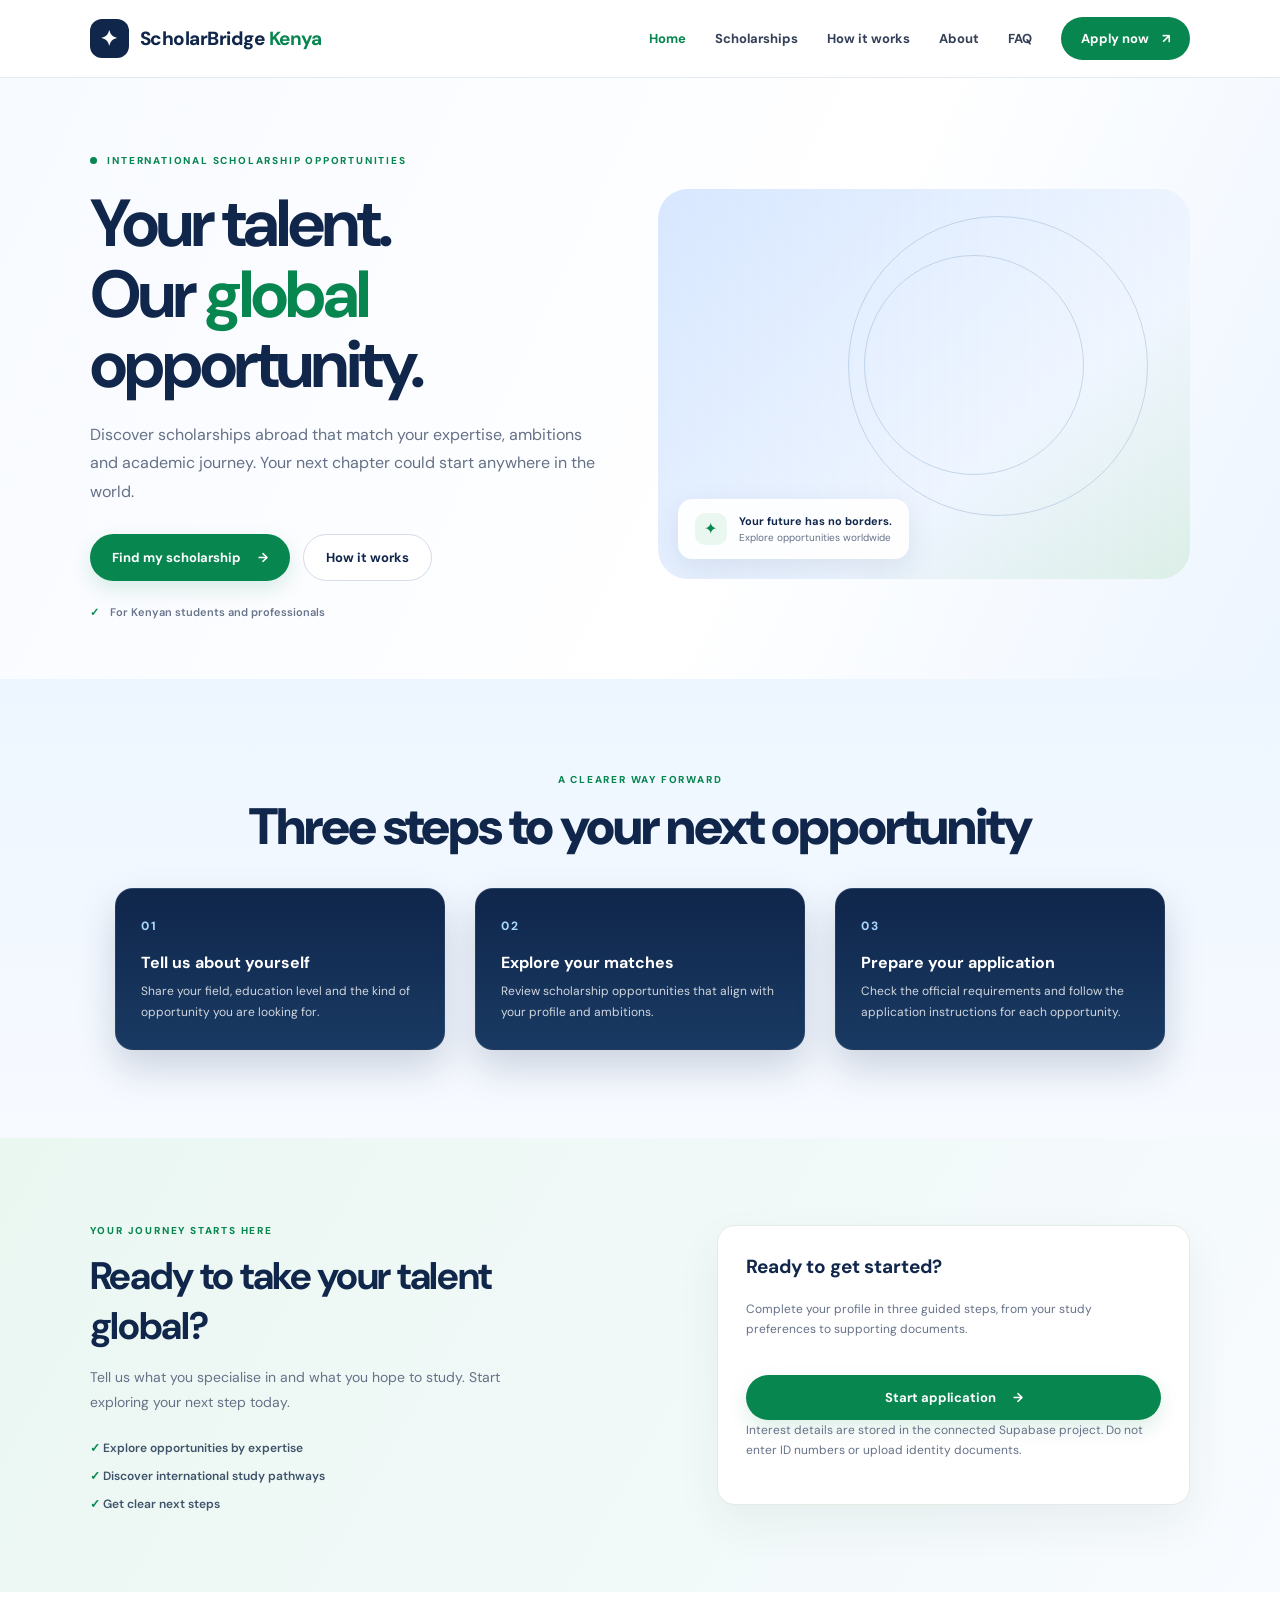
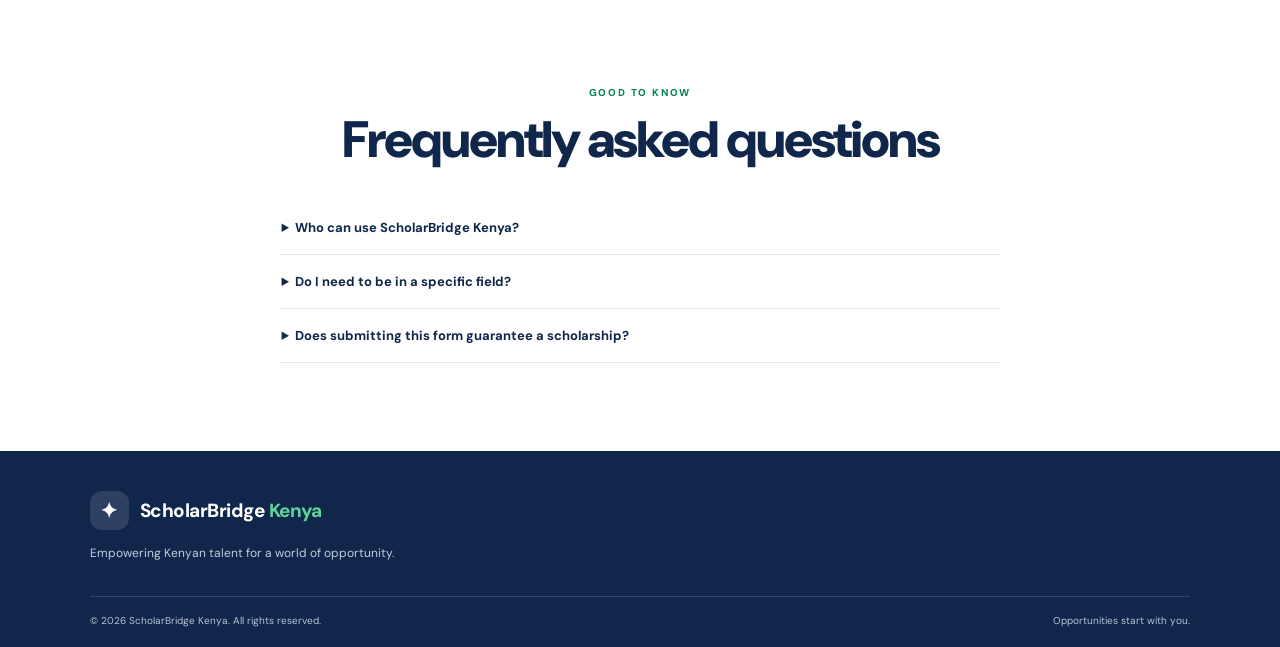
==== Frontend/index.html @ 4692d723 "schorlaship" ====
<!DOCTYPE html>
<html lang="en">
<head>
  <meta charset="UTF-8" />
  <meta name="viewport" content="width=device-width, initial-scale=1.0" />
  <meta name="description" content="Discover international scholarships matched to your skills and expertise. Built for Kenyan talent." />
  <title>ScholarBridge Kenya | Your Talent. Your Global Opportunity.</title>

  <link rel="preconnect" href="https://fonts.googleapis.com">
  <link rel="preconnect" href="https://fonts.gstatic.com" crossorigin>
  <link href="https://fonts.googleapis.com/css2?family=DM+Sans:wght@400;500;600;700;800&display=swap" rel="stylesheet">

  <link rel="stylesheet" href="style.css" />
  <script src="script.js" defer></script>
</head>

<body>

  <header class="site-header">
    <a class="brand" href="index.html" aria-label="ScholarBridge Kenya home">
      <span class="brand-mark">✦</span>
      <span>ScholarBridge <b>Kenya</b></span>
    </a>

    <button class="menu-toggle" aria-label="Open navigation" aria-expanded="false">☰</button>

    <nav class="nav-links" aria-label="Main navigation">
      <a class="active" href="index.html" aria-current="page">Home</a>
      <a href="scholarships.html">Scholarships</a>
      <a href="how-it-works.html">How it works</a>
      <a href="about.html">About</a>
      <a href="faq.html">FAQ</a>
      <a class="nav-apply" href="apply.html">Apply now <span>↗</span></a>
    </nav>
  </header>

  <main>

    <!-- HERO SECTION -->
    <section class="hero" id="home">

      <div class="hero-copy">
        <span class="eyebrow">
          <span class="eyebrow-dot"></span>
          INTERNATIONAL SCHOLARSHIP OPPORTUNITIES
        </span>

        <h1>Your talent.<br>Our <em>global</em> opportunity.</h1>

        <p>
          Discover scholarships abroad that match your expertise,
          ambitions and academic journey. Your next chapter could
          start anywhere in the world.
        </p>

        <div class="hero-actions">
          <a class="button button-primary" href="apply.html">
            Find my scholarship <span>→</span>
          </a>

          <a class="button button-secondary" href="#how-it-works">
            How it works
          </a>
        </div>

        <div class="hero-note">
          <span class="note-icon">✓</span>
          For Kenyan students and professionals
        </div>
      </div>

      <div class="hero-art" role="img" aria-label="Graduate celebrating an international education opportunity">
        <div class="globe globe-one"></div>
        <div class="globe globe-two"></div>
        <div class="hero-photo"></div>

        <div class="photo-caption">
          <span class="caption-icon">✦</span>
          <span>
            <b>Your future has no borders.</b>
            <small>Explore opportunities worldwide</small>
          </span>
        </div>
      </div>

    </section>

    <!-- HOW IT WORKS -->
    <section class="how-section" id="how-it-works">

      <div class="section-heading">
        <span class="eyebrow">A CLEARER WAY FORWARD</span>
        <h2>Three steps to your next opportunity</h2>
      </div>

      <div class="steps">

        <article>
          <span class="step-number">01</span>
          <h3>Tell us about yourself</h3>
          <p>
            Share your field, education level and the kind
            of opportunity you are looking for.
          </p>
        </article>

        <article>
          <span class="step-number">02</span>
          <h3>Explore your matches</h3>
          <p>
            Review scholarship opportunities that align
            with your profile and ambitions.
          </p>
        </article>

        <article>
          <span class="step-number">03</span>
          <h3>Prepare your application</h3>
          <p>
            Check the official requirements and follow
            the application instructions for each opportunity.
          </p>
        </article>

      </div>

    </section>

    <!-- APPLY SECTION -->
    <section class="apply-section" id="apply">

      <div class="apply-copy">
        <span class="eyebrow">YOUR JOURNEY STARTS HERE</span>

        <h2>Ready to take your talent global?</h2>

        <p>
          Tell us what you specialise in and what you hope
          to study. Start exploring your next step today.
        </p>

        <div class="apply-points">
          <span>✓ Explore opportunities by expertise</span>
          <span>✓ Discover international study pathways</span>
          <span>✓ Get clear next steps</span>
        </div>
      </div>

      <div class="apply-form apply-prompt">
        <h3>Ready to get started?</h3>
        <p>Complete your profile in three guided steps, from your study preferences to supporting documents.</p>
        <a class="button button-primary form-submit" href="apply.html">Start application <span>→</span></a>
        <p class="form-note">Interest details are stored in the connected Supabase project. Do not enter ID numbers or upload identity documents.</p>
      </div>

    </section>

    <!-- FAQ SECTION -->
    <section class="faq-section section" id="faq">

      <div class="section-heading">
        <span class="eyebrow">GOOD TO KNOW</span>
        <h2>Frequently asked questions</h2>
      </div>

      <details>
        <summary>Who can use ScholarBridge Kenya?</summary>
        <p>
          The platform is designed for Kenyan students and
          professionals exploring international scholarship
          opportunities. Each scholarship has its own
          eligibility criteria.
        </p>
      </details>

      <details>
        <summary>Do I need to be in a specific field?</summary>
        <p>
          No. Opportunities can cover technology, engineering,
          health, business, sciences, arts and many other areas.
        </p>
      </details>

      <details>
        <summary>Does submitting this form guarantee a scholarship?</summary>
        <p>
          No. Submitting an interest form is not an award or an
          official scholarship application. Always check the
          scholarship provider's official requirements, deadlines
          and application process.
        </p>
      </details>

    </section>

  </main>

  <!-- FOOTER -->
  <footer class="footer" id="about">

    <a class="brand footer-brand" href="index.html">
      <span class="brand-mark">✦</span>
      <span>ScholarBridge <b>Kenya</b></span>
    </a>

    <p>Empowering Kenyan talent for a world of opportunity.</p>

    <div class="footer-bottom">
      <span>
        © <span id="year"></span> ScholarBridge Kenya. All rights reserved.
      </span>
      <span>Opportunities start with you.</span>
    </div>

  </footer>

</body>
</html>
---- Frontend/style.css ----
/* ScholarBridge Kenya — responsive landing page */

:root {
  --navy: #10264b;
  --green: #07864f;
  --mint: #eaf7f1;
  --ink: #18243a;
  --muted: #657187;
  --line: #e5eaf0;
  --paper: #fff;
  --pale: #f5f8fc;
}

* {
  box-sizing: border-box;
}

html {
  scroll-behavior: smooth;
  scroll-padding-top: 90px;
}

body {
  margin: 0;
  font-family: "DM Sans", Arial, sans-serif;
  color: var(--ink);
  background: var(--paper);
}

a {
  color: inherit;
  text-decoration: none;
}

/* NAVIGATION */

.site-header {
  height: 78px;
  padding: 0 7%;
  display: flex;
  align-items: center;
  justify-content: space-between;
  background: #fff;
  border-bottom: 1px solid var(--line);
  position: sticky;
  top: 0;
  z-index: 10;
}

.brand {
  display: flex;
  align-items: center;
  gap: 11px;
  font-size: 19px;
  font-weight: 800;
  color: var(--navy);
  letter-spacing: -.5px;
}

.brand b {
  color: var(--green);
}

.brand-mark {
  display: grid;
  place-items: center;
  width: 39px;
  height: 39px;
  border-radius: 12px;
  background: var(--navy);
  color: white;
  font-size: 21px;
}

.nav-links {
  display: flex;
  align-items: center;
  gap: 29px;
  font-size: 13px;
  font-weight: 700;
  color: #344057;
}

.nav-links > a:not(.nav-apply):hover,
.nav-links .active:not(.nav-apply) {
  color: var(--green);
}

.nav-apply {
  background: var(--green);
  color: white;
  padding: 13px 20px;
  border-radius: 30px;
}

.nav-apply span {
  margin-left: 10px;
}

.menu-toggle {
  display: none;
  border: 0;
  background: none;
  font-size: 25px;
  color: var(--navy);
}

/* HERO SECTION */

.hero {
  padding: 70px 7% 60px;
  min-height: 520px;
  display: grid;
  grid-template-columns: 1fr 1fr;
  align-items: center;
  gap: 35px;
  background: linear-gradient(
    115deg,
    #f7faff 0%,
    #fff 60%,
    #edf5ff 100%
  );
  overflow: hidden;
}

.hero-copy {
  max-width: 590px;
  position: relative;
  z-index: 1;
}

.eyebrow {
  font-size: 10px;
  letter-spacing: 1.8px;
  font-weight: 800;
  color: var(--green);
}

.eyebrow-dot {
  display: inline-block;
  width: 7px;
  height: 7px;
  border-radius: 50%;
  background: var(--green);
  margin-right: 7px;
}

.hero h1 {
  font-size: clamp(43px, 5.2vw, 68px);
  line-height: 1.06;
  letter-spacing: -3px;
  color: var(--navy);
  margin: 20px 0;
}

.hero h1 em {
  font-style: normal;
  color: var(--green);
}

.hero-copy > p {
  max-width: 510px;
  color: var(--muted);
  font-size: 16px;
  line-height: 1.8;
}

.hero-actions {
  display: flex;
  gap: 13px;
  flex-wrap: wrap;
  margin-top: 27px;
}

/* BUTTONS */

.button {
  display: inline-flex;
  justify-content: center;
  align-items: center;
  gap: 17px;
  padding: 14px 22px;
  border-radius: 30px;
  font: 700 13px "DM Sans", sans-serif;
  cursor: pointer;
  border: 0;
}

.button-primary {
  background: var(--green);
  color: white;
  box-shadow: 0 8px 20px #07864f24;
}

.button-primary:hover,
.nav-apply:hover {
  background: #066d41;
}

.button-secondary {
  border: 1px solid #d4dce7;
  color: var(--navy);
  background: white;
}

.hero-note {
  margin-top: 24px;
  color: #68758a;
  font-size: 11px;
  font-weight: 600;
}

.note-icon {
  color: var(--green);
  font-weight: 900;
  margin-right: 8px;
}

/* HERO IMAGE */

.hero-art {
  height: 390px;
  position: relative;
  border-radius: 30px;
  background: linear-gradient(
    140deg,
    #dceaff,
    #f0f6ff 65%,
    #dcefe7
  );
  overflow: hidden;
}

.globe {
  position: absolute;
  border: 1px solid #9db8d4;
  border-radius: 50%;
  opacity: .5;
}

.globe-one {
  width: 300px;
  height: 300px;
  right: 8%;
  top: 7%;
}

.globe-two {
  width: 220px;
  height: 220px;
  right: 20%;
  top: 17%;
}

.hero-photo {
  position: absolute;
  inset: 0;
  background-image:
    linear-gradient(90deg, #dceaff22, transparent),
    url("https://images.unsplash.com/photo-1523050854058-8df90110c9f1?auto=format&fit=crop&w=1100&q=85");
  background-size: cover;
  background-position: center 42%;
  mix-blend-mode: multiply;
}

.photo-caption {
  position: absolute;
  left: 20px;
  bottom: 20px;
  background: #ffffffed;
  border: 1px solid #fff;
  border-radius: 14px;
  padding: 13px 16px;
  display: flex;
  gap: 12px;
  align-items: center;
  box-shadow: 0 10px 30px #17335a18;
}

.caption-icon {
  width: 32px;
  height: 32px;
  border-radius: 10px;
  background: var(--mint);
  color: var(--green);
  display: grid;
  place-items: center;
}

.photo-caption b,
.photo-caption small {
  display: block;
}

.photo-caption b {
  font-size: 11px;
  color: var(--navy);
}

.photo-caption small {
  font-size: 10px;
  color: var(--muted);
  margin-top: 3px;
}

/* BENEFITS */

.trust-strip {
  margin: -1px 7% 0;
  padding: 24px 20px;
  display: grid;
  grid-template-columns: repeat(4, 1fr);
  border: 1px solid var(--line);
  border-radius: 16px;
  background: white;
  box-shadow: 0 12px 30px #1d35540b;
}

.trust-strip > div {
  display: grid;
  justify-items: center;
  text-align: center;
  gap: 5px;
  border-right: 1px solid var(--line);
}

.trust-strip > div:last-child {
  border: 0;
}

.trust-icon {
  font-size: 25px;
  color: var(--green);
}

.trust-strip b {
  font-size: 12px;
  color: var(--navy);
}

.trust-strip small {
  font-size: 10px;
  color: var(--muted);
}

/* GENERAL SECTIONS */

.section,
.how-section {
  padding: 88px 7%;
}

.section-heading {
  text-align: center;
  margin: 0 auto 34px;
}

.section-heading h2,
.apply-copy h1,
.apply-copy h2 {
  font-size: clamp(27px, 3vw, 39px);
  letter-spacing: -1.3px;
  color: var(--navy);
  margin: 12px 0;
}

.section-heading h2 {
  font-size: clamp(34px, 4vw, 58px);
  line-height: 1.05;
  letter-spacing: -2px;
  font-weight: 900;
  font-family: "DM Sans", Arial, sans-serif;
}

.section-heading p {
  font-size: 13px;
  color: var(--muted);
}

/* STANDALONE PAGES */

.page-hero {
  padding: 78px 7% 70px;
  text-align: center;
  background: linear-gradient(115deg, #f7faff, #fff 60%, #edf5ff);
}

.page-hero h1 {
  max-width: 800px;
  margin: 14px auto;
  color: var(--navy);
  font-size: clamp(36px, 5vw, 58px);
  line-height: 1.1;
  letter-spacing: -2px;
}

.page-hero p {
  max-width: 680px;
  margin: 0 auto 24px;
  color: var(--muted);
  font-size: 14px;
  line-height: 1.8;
}

.page-content {
  padding: 70px 7%;
}

.info-grid {
  display: grid;
  grid-template-columns: repeat(3, 1fr);
  gap: 16px;
}

.info-card {
  padding: 27px;
  border: 1px solid var(--line);
  border-radius: 15px;
  background: white;
}

.info-card h2,
.page-cta h2 {
  color: var(--navy);
  font-size: 21px;
  letter-spacing: -.5px;
}

.info-card p {
  color: var(--muted);
  font-size: 13px;
  line-height: 1.8;
}

.page-cta {
  padding: 55px 7%;
  display: flex;
  align-items: center;
  justify-content: center;
  gap: 25px;
  flex-wrap: wrap;
  background: var(--pale);
}

.page-cta h2 {
  margin: 0;
}

/* SCHOLARSHIP FIELDS */

.field-grid {
  display: grid;
  grid-template-columns: repeat(3, 1fr);
  gap: 15px;
}

.field-card {
  padding: 22px;
  border: 1px solid var(--line);
  border-radius: 14px;
  display: flex;
  flex-direction: column;
  gap: 8px;
  transition: .2s;
  background: #fff;
}

.field-card:hover {
  transform: translateY(-4px);
  border-color: #a9d7c2;
  box-shadow: 0 12px 25px #1d35540b;
}

.field-card > span {
  font-size: 25px;
  color: var(--green);
}

.field-card b {
  font-size: 14px;
  color: var(--navy);
}

.field-card small {
  font-size: 11px;
  color: var(--muted);
}

.more-fields {
  text-align: center;
  color: var(--muted);
  font-size: 12px;
  margin-top: 23px;
}

.more-fields a {
  color: var(--green);
  font-weight: 800;
}

/* HOW IT WORKS */

.how-section {
  background: linear-gradient(180deg, #edf6ff 0%, #f7faff 100%);
}

.steps {
  display: grid;
  grid-template-columns: repeat(3, 1fr);
  gap: 30px;
  max-width: 1050px;
  margin: auto;
}

.steps article {
  background: linear-gradient(180deg, #10264b 0%, #193a63 100%);
  border: 1px solid rgba(255, 255, 255, 0.08);
  border-radius: 18px;
  padding: 25px;
  box-shadow: 0 18px 38px rgba(16, 38, 75, 0.18);
}

.step-number {
  font-size: 12px;
  font-weight: 800;
  color: #a7d6ff;
  letter-spacing: 1.5px;
}

.steps h3 {
  font-size: 16px;
  color: white;
  margin: 17px 0 8px;
}

.steps p {
  font-size: 12px;
  line-height: 1.8;
  color: rgba(255, 255, 255, 0.8);
  margin: 0;
}

/* APPLICATION SECTION */

.apply-section {
  padding: 80px 7%;
  display: grid;
  grid-template-columns: 1fr .85fr;
  gap: 70px;
  align-items: center;
  background: linear-gradient(120deg, #eaf7f1, #f8fbff);
}

.apply-copy h2 {
  max-width: 480px;
}

.apply-copy > p {
  max-width: 470px;
  font-size: 14px;
  line-height: 1.8;
  color: var(--muted);
}

.apply-points {
  display: grid;
  gap: 12px;
  margin-top: 25px;
  color: #3e5369;
  font-size: 12px;
  font-weight: 600;
}

.apply-points span:first-letter {
  color: var(--green);
}

/* APPLICATION FORM */

.apply-form {
  background: white;
  padding: 28px;
  border: 1px solid #e3ebe7;
  border-radius: 18px;
  box-shadow: 0 18px 45px #193d3010;
}

.application-panel {
  min-width: 0;
}

.privacy-notice {
  margin-bottom: 18px;
  padding: 13px 15px;
  border: 1px solid #f0d7a5;
  border-radius: 10px;
  background: #fff9eb;
  color: #70531e;
  font-size: 11px;
  line-height: 1.7;
}

.application-progress {
  display: grid;
  grid-template-columns: repeat(3, 1fr);
  gap: 8px;
  margin: 0 0 14px;
  padding: 0;
  list-style: none;
}

.application-progress li {
  display: grid;
  justify-items: center;
  gap: 7px;
  color: var(--muted);
  text-align: center;
}

.application-progress li > span,
.completion-mark {
  display: grid;
  place-items: center;
  width: 30px;
  height: 30px;
  border-radius: 50%;
  background: #e9edf3;
  color: #657187;
  font-size: 12px;
  font-weight: 800;
}

.application-progress li.is-current > span,
.application-progress li.is-complete > span {
  background: var(--green);
  color: white;
}

.application-progress li.is-current small {
  color: var(--navy);
  font-weight: 800;
}

.application-progress small {
  font-size: 10px;
}

.application-step .step-number {
  margin: 0 0 8px;
}

.application-step h2 {
  margin-bottom: 8px;
}

.step-description,
.apply-prompt > p {
  margin: 0 0 16px;
  color: var(--muted);
  font-size: 12px;
  line-height: 1.7;
}

.optional-label {
  margin-left: 4px;
  color: var(--muted);
  font-size: 10px;
  font-weight: 500;
}

.field-help {
  margin: 5px 0 12px;
  color: var(--muted);
  font-size: 10px;
  line-height: 1.6;
}

.apply-form input[type="file"] {
  height: auto;
  min-height: 44px;
  padding: 9px;
}

.apply-form input[type="file"]::file-selector-button {
  margin-right: 9px;
  padding: 6px 9px;
  border: 0;
  border-radius: 6px;
  background: var(--mint);
  color: var(--navy);
  font: 600 11px "DM Sans", sans-serif;
  cursor: pointer;
}

.wizard-controls {
  display: flex;
  justify-content: space-between;
  gap: 10px;
  margin-top: 20px;
}

.wizard-controls .button {
  min-width: 110px;
}

.wizard-controls [hidden] {
  display: none;
}

.wizard-error {
  margin: 12px 0 0;
  color: #a32626;
  font-size: 11px;
  line-height: 1.6;
}

.configuration-error {
  margin: 0 0 14px;
  padding: 12px 14px;
  border: 1px solid #e8c2c2;
  border-radius: 9px;
  background: #fff5f5;
}

.submission-status {
  min-height: 16px;
  margin: 12px 0 0;
  color: var(--muted);
  font-size: 11px;
  line-height: 1.6;
}

.wizard-controls button:disabled {
  cursor: wait;
  opacity: .7;
}

.application-complete {
  padding: 35px 28px;
  border: 1px solid #e3ebe7;
  border-radius: 18px;
  background: white;
  text-align: center;
  box-shadow: 0 18px 45px #193d3010;
}

.completion-mark {
  width: 42px;
  height: 42px;
  margin: 0 auto 15px;
  background: var(--mint);
  color: var(--green);
  font-size: 19px;
}

.application-complete h2 {
  color: var(--navy);
  font-size: 22px;
}

.application-complete p {
  margin: 0 0 20px;
  color: var(--muted);
  font-size: 12px;
  line-height: 1.8;
}

.apply-form h2,
.apply-form h3 {
  font-size: 19px;
  color: var(--navy);
  margin: 0 0 20px;
}

.apply-form label {
  display: block;
  font-size: 11px;
  font-weight: 700;
  color: #344057;
  margin: 13px 0 7px;
}

.apply-form input,
.apply-form select {
  width: 100%;
  height: 44px;
  border: 1px solid #dfe5ec;
  border-radius: 8px;
  padding: 0 12px;
  font: 12px "DM Sans", sans-serif;
  color: var(--ink);
  background: #fff;
}

.apply-form input:focus,
.apply-form select:focus {
  outline: 2px solid #b5e2ce;
  border-color: var(--green);
}

.form-submit {
  width: 100%;
  margin-top: 19px;
}

.form-note,
.form-message {
  font-size: 10px;
  line-height: 1.6;
  color: #7a8596;
}

.form-message {
  color: var(--green);
  font-weight: 700;
}

/* FAQ */

.faq-section {
  max-width: 900px;
  margin: auto;
}

.faq-section details {
  padding: 18px 2px;
  border-bottom: 1px solid var(--line);
}

.faq-section summary {
  font-size: 13px;
  font-weight: 700;
  color: var(--navy);
  cursor: pointer;
}

.faq-section details p {
  font-size: 12px;
  line-height: 1.8;
  color: var(--muted);
  max-width: 700px;
}

/* FOOTER */

.footer {
  padding: 40px 7% 20px;
  background: #10264b;
  color: white;
}

.footer-brand {
  color: white;
}

.footer-brand b {
  color: #5ed49a;
}

.footer-brand .brand-mark {
  background: #ffffff20;
}

.footer > p {
  font-size: 12px;
  color: #c1cede;
  margin: 15px 0 35px;
}

.footer-bottom {
  border-top: 1px solid #ffffff24;
  padding-top: 17px;
  display: flex;
  justify-content: space-between;
  gap: 15px;
  font-size: 10px;
  color: #b8c5d8;
}

/* TABLET RESPONSIVENESS */

@media(max-width:850px) {

  .site-header {
    padding: 0 5%;
  }

  .nav-links {
    gap: 15px;
  }

  .hero {
    padding: 55px 5%;
    gap: 20px;
  }

  .hero-art {
    height: 330px;
  }

  .trust-strip {
    margin-left: 5%;
    margin-right: 5%;
  }

  .section,
  .how-section,
  .apply-section,
  .page-content {
    padding-left: 5%;
    padding-right: 5%;
  }

  .apply-section {
    gap: 35px;
  }
}

/* MOBILE RESPONSIVENESS */

@media(max-width:650px) {

  .site-header {
    height: 68px;
  }

  .menu-toggle {
    display: block;
  }

  .nav-links {
    display: none;
    position: absolute;
    top: 68px;
    left: 0;
    right: 0;
    background: white;
    padding: 18px 5% 23px;
    box-shadow: 0 15px 20px #142b4815;
    flex-direction: column;
    align-items: stretch;
    gap: 0;
  }

  .nav-links.open {
    display: flex;
  }

  .nav-links > a {
    padding: 13px 4px;
  }

  .nav-links .nav-apply {
    text-align: center;
    margin-top: 8px;
    padding: 13px;
  }

  .page-hero {
    padding: 58px 5% 52px;
  }

  .page-hero h1 {
    font-size: 39px;
    letter-spacing: -1.5px;
  }

  .page-content {
    padding-top: 52px;
    padding-bottom: 52px;
  }

  .info-grid {
    grid-template-columns: 1fr;
  }

  .page-cta {
    text-align: center;
    padding: 42px 5%;
  }

  .hero {
    grid-template-columns: 1fr;
    padding-top: 48px;
  }

  .hero h1 {
    font-size: 47px;
    letter-spacing: -2px;
  }

  .hero-copy > p {
    font-size: 14px;
  }

  .hero-art {
    height: 280px;
    margin-top: 10px;
  }

  .trust-strip {
    grid-template-columns: repeat(2, 1fr);
    gap: 20px;
    padding: 20px 10px;
  }

  .trust-strip > div:nth-child(2) {
    border: 0;
  }

  .trust-strip b {
    font-size: 11px;
  }

  .trust-strip small {
    font-size: 9px;
  }

  .section,
  .how-section {
    padding-top: 65px;
    padding-bottom: 65px;
  }

  .field-grid {
    grid-template-columns: repeat(2, 1fr);
    gap: 10px;
  }

  .field-card {
    padding: 16px;
  }

  .field-card b {
    font-size: 12px;
  }

  .field-card small {
    font-size: 10px;
  }

  .steps {
    grid-template-columns: 1fr;
    gap: 12px;
  }

  .apply-section {
    grid-template-columns: 1fr;
    padding-top: 60px;
    padding-bottom: 60px;
    gap: 28px;
  }

  .application-panel {
    width: 100%;
  }

  .apply-copy h1 {
    font-size: 35px;
    letter-spacing: -1.5px;
    color: var(--navy);
  }

  .apply-form {
    padding: 22px;
  }

  .footer-bottom {
    flex-direction: column;
  }

  .section-heading h2,
  .apply-copy h2 {
    font-size: 29px;
  }
}

/* ACCESSIBILITY */

@media(prefers-reduced-motion:reduce) {

  html {
    scroll-behavior: auto;
  }

  *,
  *::before,
  *::after {
    transition: none !important;
  }
}
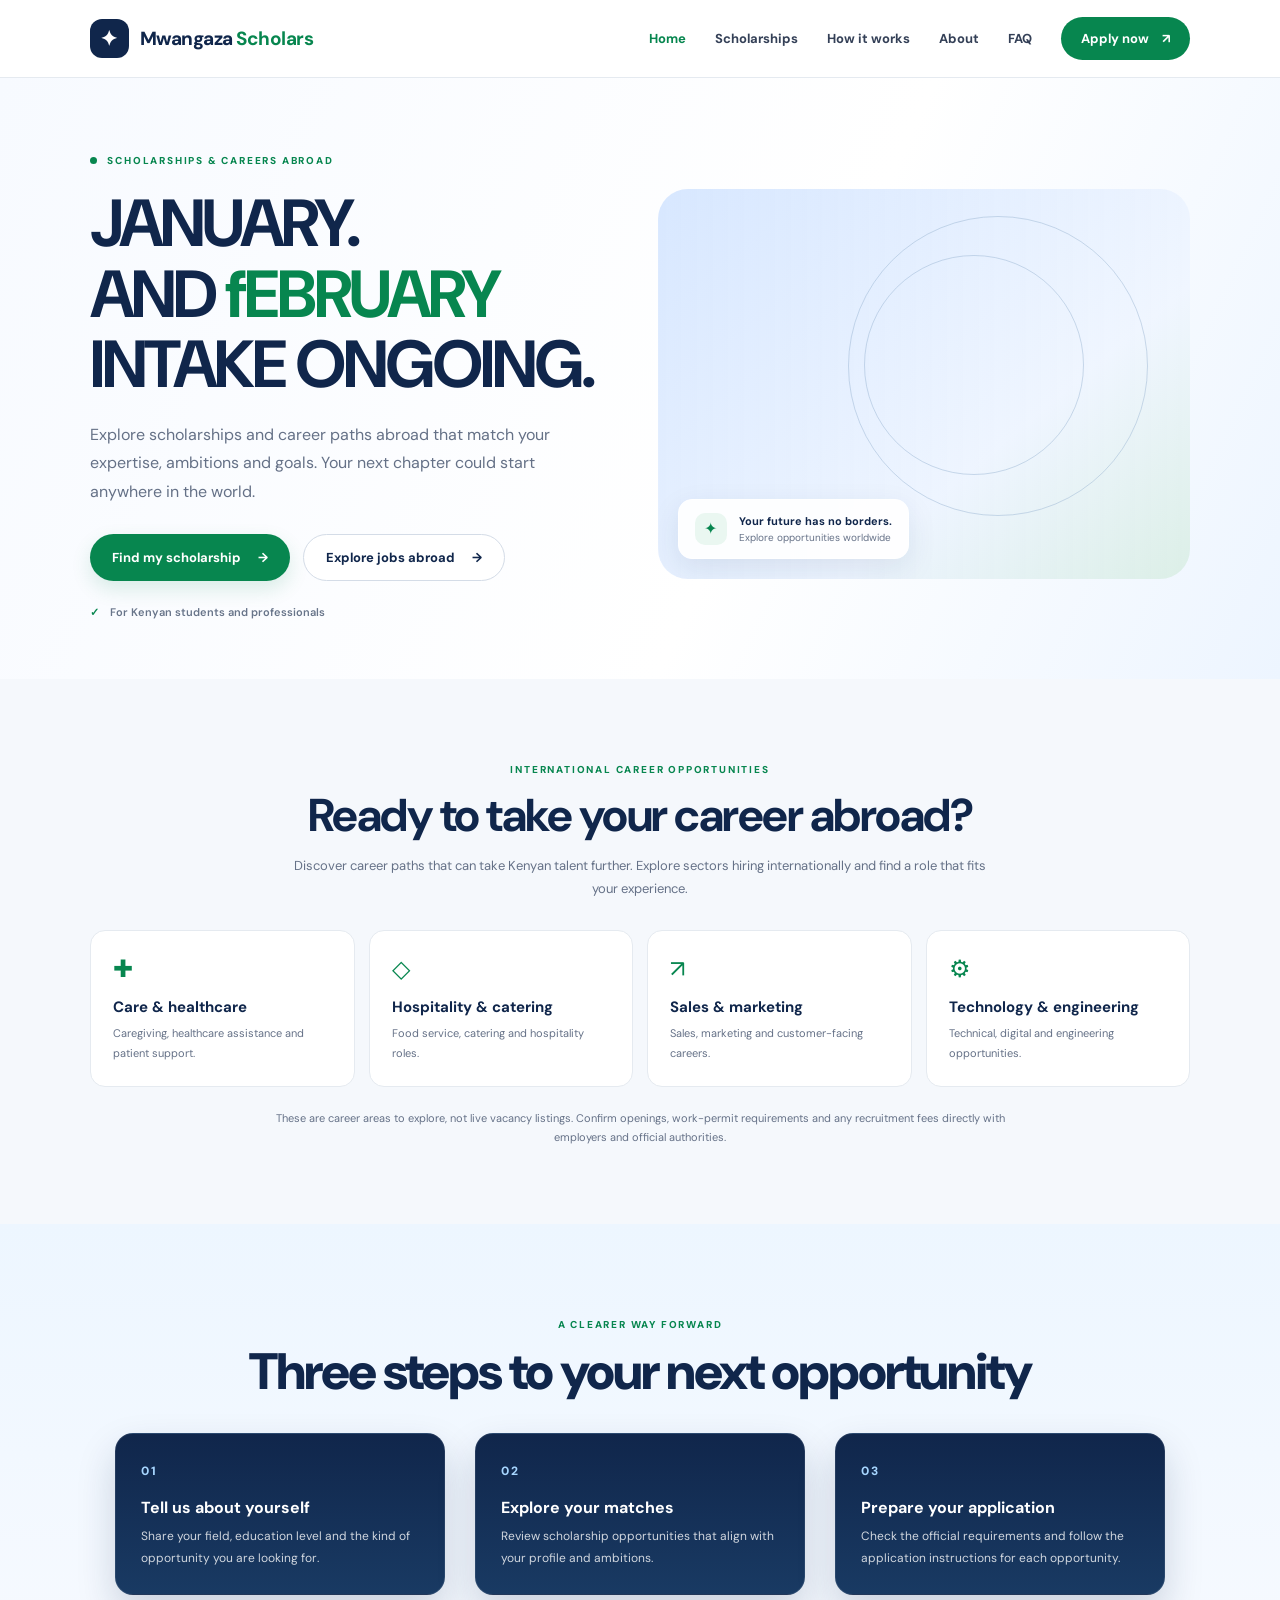
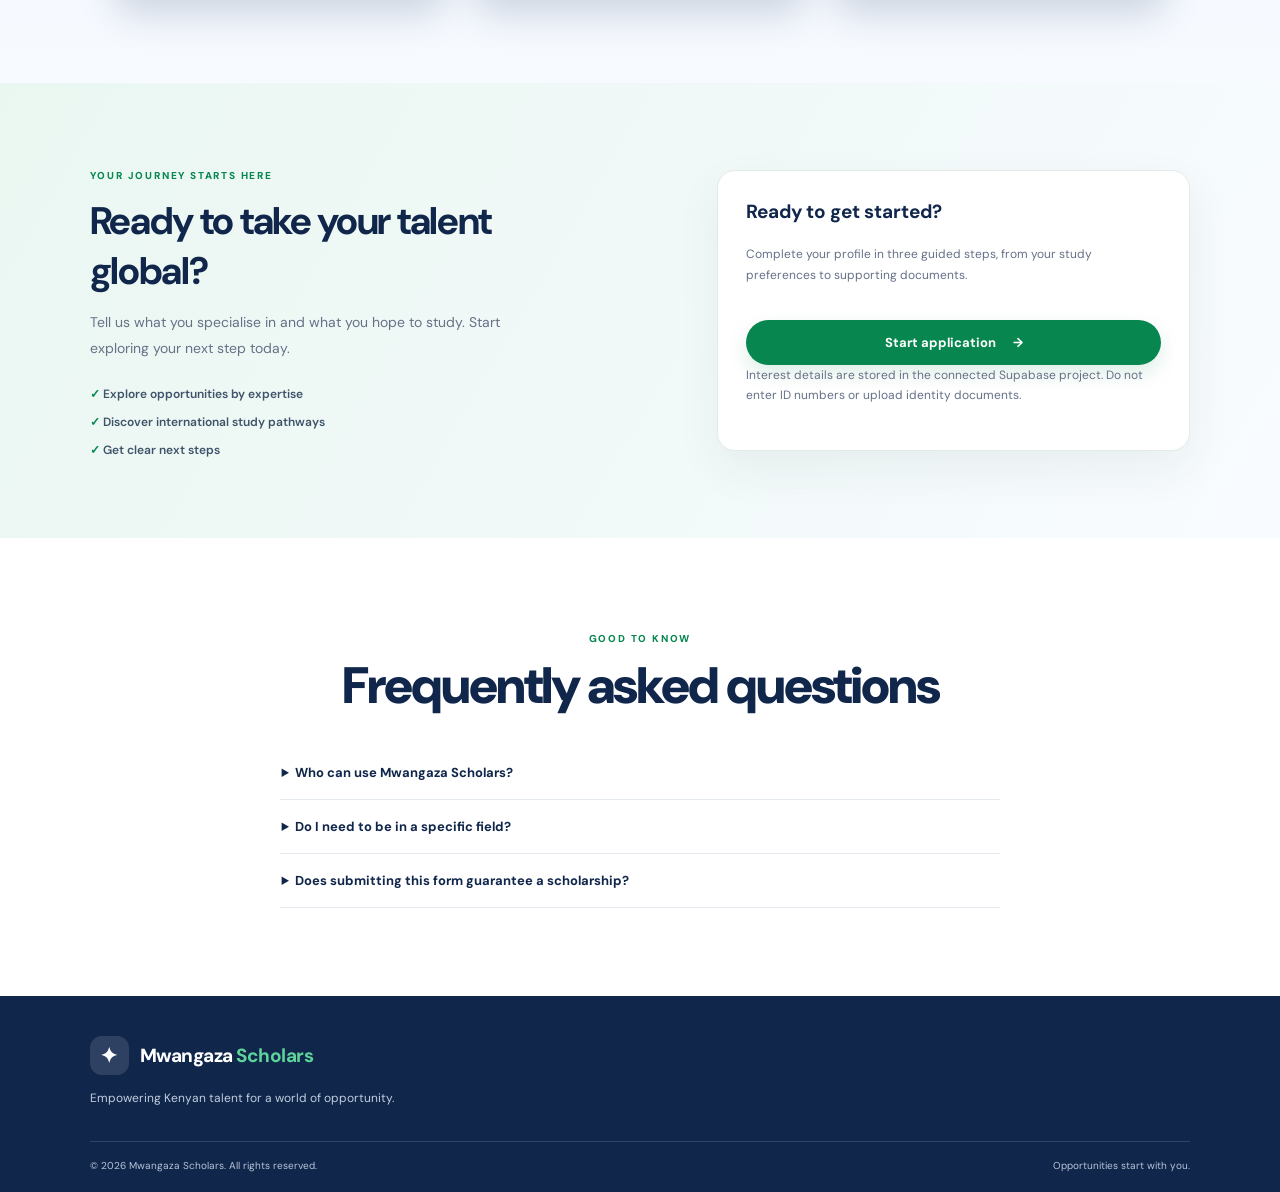
==== commit 830da88f: "new one" ====
--- a/Frontend/index.html
+++ b/Frontend/index.html
@@ -3,8 +3,8 @@
 <head>
   <meta charset="UTF-8" />
   <meta name="viewport" content="width=device-width, initial-scale=1.0" />
-  <meta name="description" content="Discover international scholarships matched to your skills and expertise. Built for Kenyan talent." />
-  <title>ScholarBridge Kenya | Your Talent. Your Global Opportunity.</title>
+  <meta name="description" content="Explore international scholarships and career paths abroad for Kenyan talent." />
+  <title>Mwangaza Scholars | Global Study and Career Opportunities</title>
 
   <link rel="preconnect" href="https://fonts.googleapis.com">
   <link rel="preconnect" href="https://fonts.gstatic.com" crossorigin>
@@ -17,9 +17,9 @@
 <body>
 
   <header class="site-header">
-    <a class="brand" href="index.html" aria-label="ScholarBridge Kenya home">
+    <a class="brand" href="index.html" aria-label="Mwangaza Scholars home">
       <span class="brand-mark">✦</span>
-      <span>ScholarBridge <b>Kenya</b></span>
+      <span>Mwangaza <b>Scholars</b></span>
     </a>
 
     <button class="menu-toggle" aria-label="Open navigation" aria-expanded="false">☰</button>
@@ -42,15 +42,16 @@
       <div class="hero-copy">
         <span class="eyebrow">
           <span class="eyebrow-dot"></span>
-          INTERNATIONAL SCHOLARSHIP OPPORTUNITIES
+          SCHOLARSHIPS &amp; CAREERS ABROAD
         </span>
 
-        <h1>Your talent.<br>Our <em>global</em> opportunity.</h1>
-
-        <p>
-          Discover scholarships abroad that match your expertise,
-          ambitions and academic journey. Your next chapter could
-          start anywhere in the world.
+        <h1>JANUARY.<br>AND <em>fEBRUARY
+        </em> INTAKE ONGOING.</h1>
+
+        <p>
+          Explore scholarships and career paths abroad that match
+          your expertise, ambitions and goals. Your next chapter
+          could start anywhere in the world.
         </p>
 
         <div class="hero-actions">
@@ -58,8 +59,8 @@
             Find my scholarship <span>→</span>
           </a>
 
-          <a class="button button-secondary" href="#how-it-works">
-            How it works
+          <a class="button button-secondary" href="#global-careers">
+            Explore jobs abroad <span>→</span>
           </a>
         </div>
 
@@ -69,7 +70,7 @@
         </div>
       </div>
 
-      <div class="hero-art" role="img" aria-label="Graduate celebrating an international education opportunity">
+      <div class="hero-art" role="img" aria-label="Graduate celebrating an international opportunity">
         <div class="globe globe-one"></div>
         <div class="globe globe-two"></div>
         <div class="hero-photo"></div>
@@ -83,6 +84,48 @@
         </div>
       </div>
 
+    </section>
+
+    <!-- INTERNATIONAL CAREER OPPORTUNITIES -->
+    <section class="career-section" id="global-careers" aria-labelledby="career-heading">
+      <div class="career-intro">
+        <span class="eyebrow">INTERNATIONAL CAREER OPPORTUNITIES</span>
+        <h2 id="career-heading">Ready to take your career abroad?</h2>
+        <p>
+          Discover career paths that can take Kenyan talent further.
+          Explore sectors hiring internationally and find a role that
+          fits your experience.
+        </p>
+      </div>
+
+      <div class="career-grid">
+        <article class="career-card">
+          <span aria-hidden="true">✚</span>
+          <h3>Care &amp; healthcare</h3>
+          <p>Caregiving, healthcare assistance and patient support.</p>
+        </article>
+        <article class="career-card">
+          <span aria-hidden="true">◇</span>
+          <h3>Hospitality &amp; catering</h3>
+          <p>Food service, catering and hospitality roles.</p>
+        </article>
+        <article class="career-card">
+          <span aria-hidden="true">↗</span>
+          <h3>Sales &amp; marketing</h3>
+          <p>Sales, marketing and customer-facing careers.</p>
+        </article>
+        <article class="career-card">
+          <span aria-hidden="true">⚙</span>
+          <h3>Technology &amp; engineering</h3>
+          <p>Technical, digital and engineering opportunities.</p>
+        </article>
+      </div>
+
+      <p class="career-disclaimer">
+        These are career areas to explore, not live vacancy listings.
+        Confirm openings, work-permit requirements and any recruitment fees
+        directly with employers and official authorities.
+      </p>
     </section>
 
     <!-- HOW IT WORKS -->
@@ -164,7 +207,7 @@
       </div>
 
       <details>
-        <summary>Who can use ScholarBridge Kenya?</summary>
+        <summary>Who can use Mwangaza Scholars?</summary>
         <p>
           The platform is designed for Kenyan students and
           professionals exploring international scholarship
@@ -200,14 +243,14 @@
 
     <a class="brand footer-brand" href="index.html">
       <span class="brand-mark">✦</span>
-      <span>ScholarBridge <b>Kenya</b></span>
+      <span>Mwangaza <b>Scholars</b></span>
     </a>
 
     <p>Empowering Kenyan talent for a world of opportunity.</p>
 
     <div class="footer-bottom">
       <span>
-        © <span id="year"></span> ScholarBridge Kenya. All rights reserved.
+        © <span id="year"></span> Mwangaza Scholars. All rights reserved.
       </span>
       <span>Opportunities start with you.</span>
     </div>
--- a/Frontend/style.css
+++ b/Frontend/style.css
@@ -1,4 +1,4 @@
-/* ScholarBridge Kenya — responsive landing page */
+/* Mwangaza Scholars — responsive website */
 
 :root {
   --navy: #10264b;
@@ -303,6 +303,74 @@
   margin-top: 3px;
 }
 
+/* INTERNATIONAL CAREER OPPORTUNITIES */
+
+.career-section {
+  padding: 78px 7%;
+  background: #f5f8fc;
+}
+
+.career-intro {
+  max-width: 700px;
+  margin: 0 auto 30px;
+  text-align: center;
+}
+
+.career-intro h2 {
+  margin: 12px 0;
+  color: var(--navy);
+  font-size: clamp(30px, 4vw, 46px);
+  line-height: 1.1;
+  letter-spacing: -1.5px;
+}
+
+.career-intro p,
+.career-card p {
+  color: var(--muted);
+  font-size: 13px;
+  line-height: 1.8;
+}
+
+.career-grid {
+  display: grid;
+  grid-template-columns: repeat(4, 1fr);
+  gap: 14px;
+  max-width: 1100px;
+  margin: auto;
+}
+
+.career-card {
+  padding: 22px;
+  border: 1px solid var(--line);
+  border-radius: 15px;
+  background: white;
+}
+
+.career-card > span {
+  color: var(--green);
+  font-size: 24px;
+}
+
+.career-card h3 {
+  margin: 13px 0 7px;
+  color: var(--navy);
+  font-size: 15px;
+}
+
+.career-card p {
+  margin: 0;
+  font-size: 11px;
+}
+
+.career-disclaimer {
+  max-width: 760px;
+  margin: 22px auto 0;
+  color: var(--muted);
+  font-size: 11px;
+  line-height: 1.7;
+  text-align: center;
+}
+
 /* BENEFITS */
 
 .trust-strip {
@@ -590,14 +658,7 @@
 }
 
 .privacy-notice {
-  margin-bottom: 18px;
-  padding: 13px 15px;
-  border: 1px solid #f0d7a5;
-  border-radius: 10px;
-  background: #fff9eb;
-  color: #70531e;
-  font-size: 11px;
-  line-height: 1.7;
+  display: none !important;
 }
 
 .application-progress {
@@ -906,9 +967,14 @@
   .section,
   .how-section,
   .apply-section,
-  .page-content {
+  .page-content,
+  .career-section {
     padding-left: 5%;
     padding-right: 5%;
+  }
+
+  .career-grid {
+    grid-template-columns: repeat(2, 1fr);
   }
 
   .apply-section {
@@ -1022,6 +1088,11 @@
     padding-bottom: 65px;
   }
 
+  .career-section {
+    padding-top: 58px;
+    padding-bottom: 58px;
+  }
+
   .field-grid {
     grid-template-columns: repeat(2, 1fr);
     gap: 10px;
@@ -1040,6 +1111,13 @@
   }
 
   .steps {
+    grid-template-columns: 1fr;
+    gap: 12px;
+  }
+
+  .apply-section {
+    grid-template-columns: 1fr;
+    padding-top: 60
     grid-template-columns: 1fr;
     gap: 12px;
   }
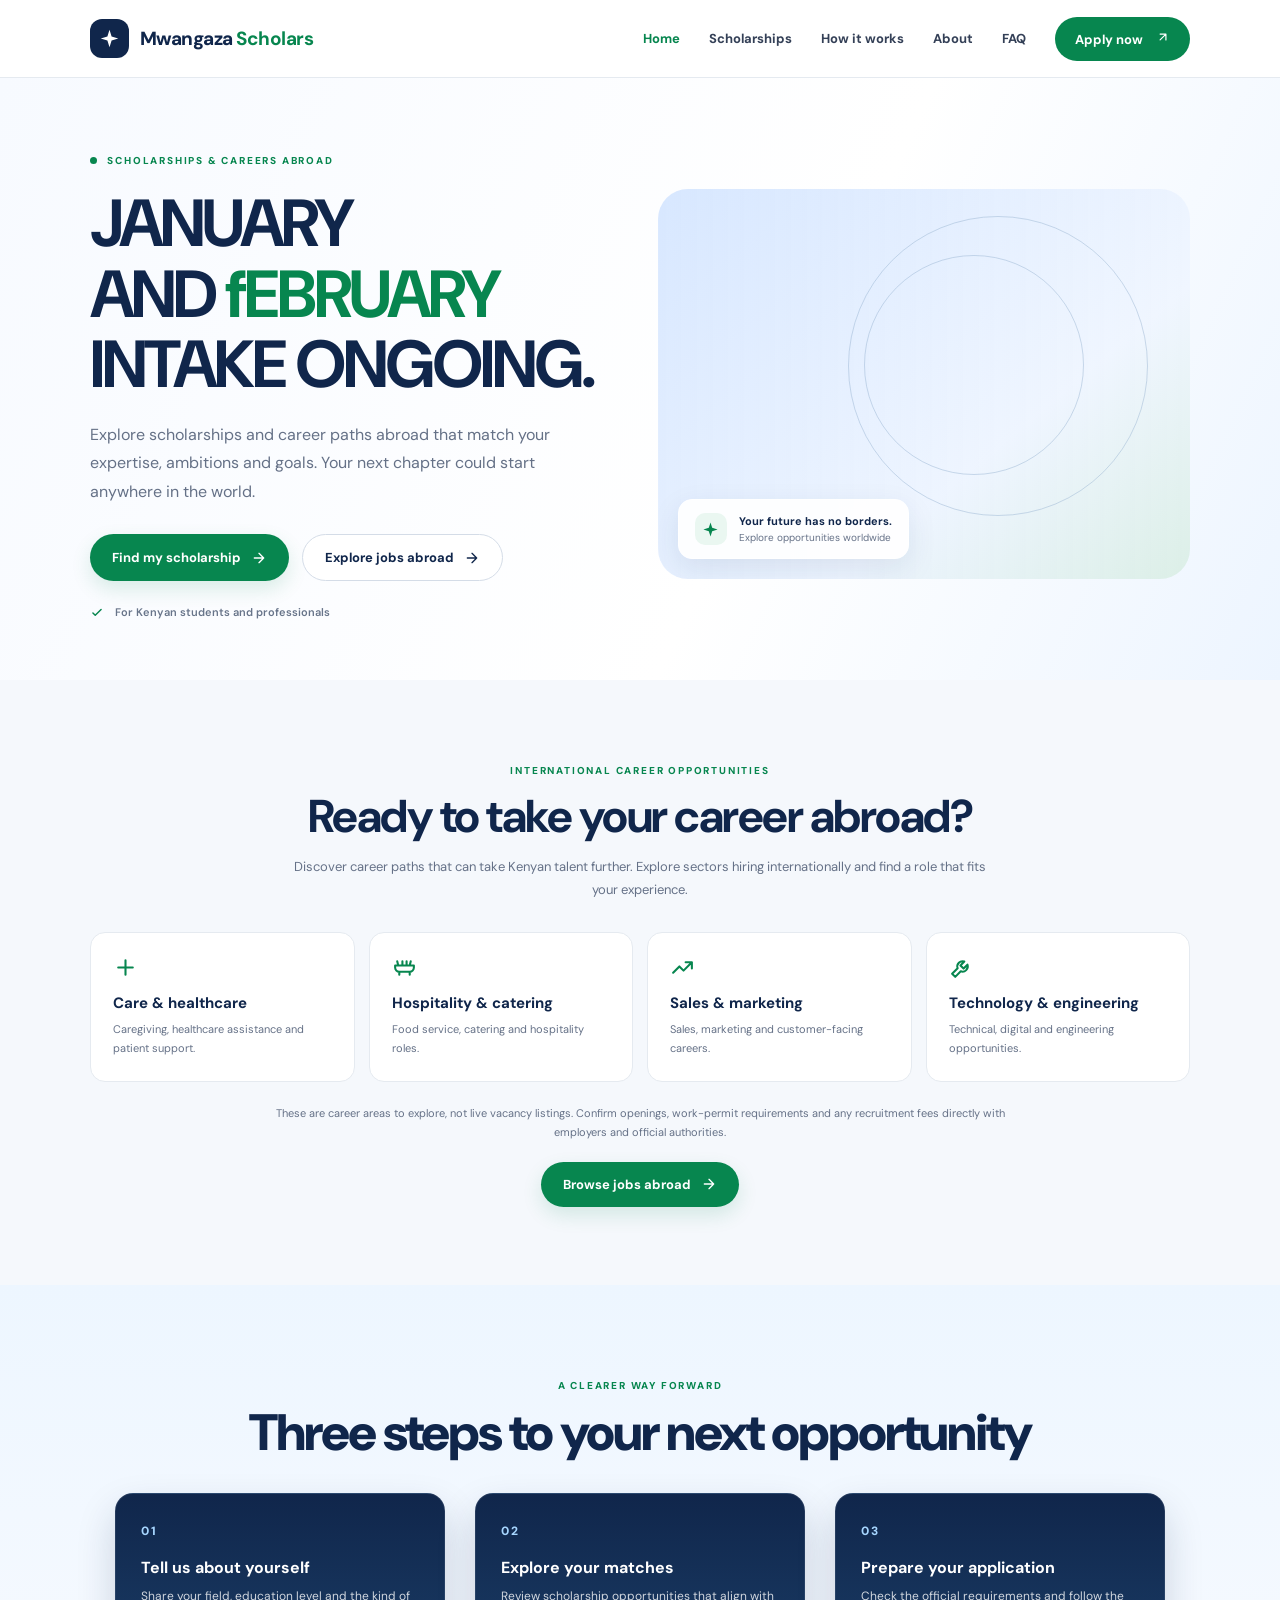
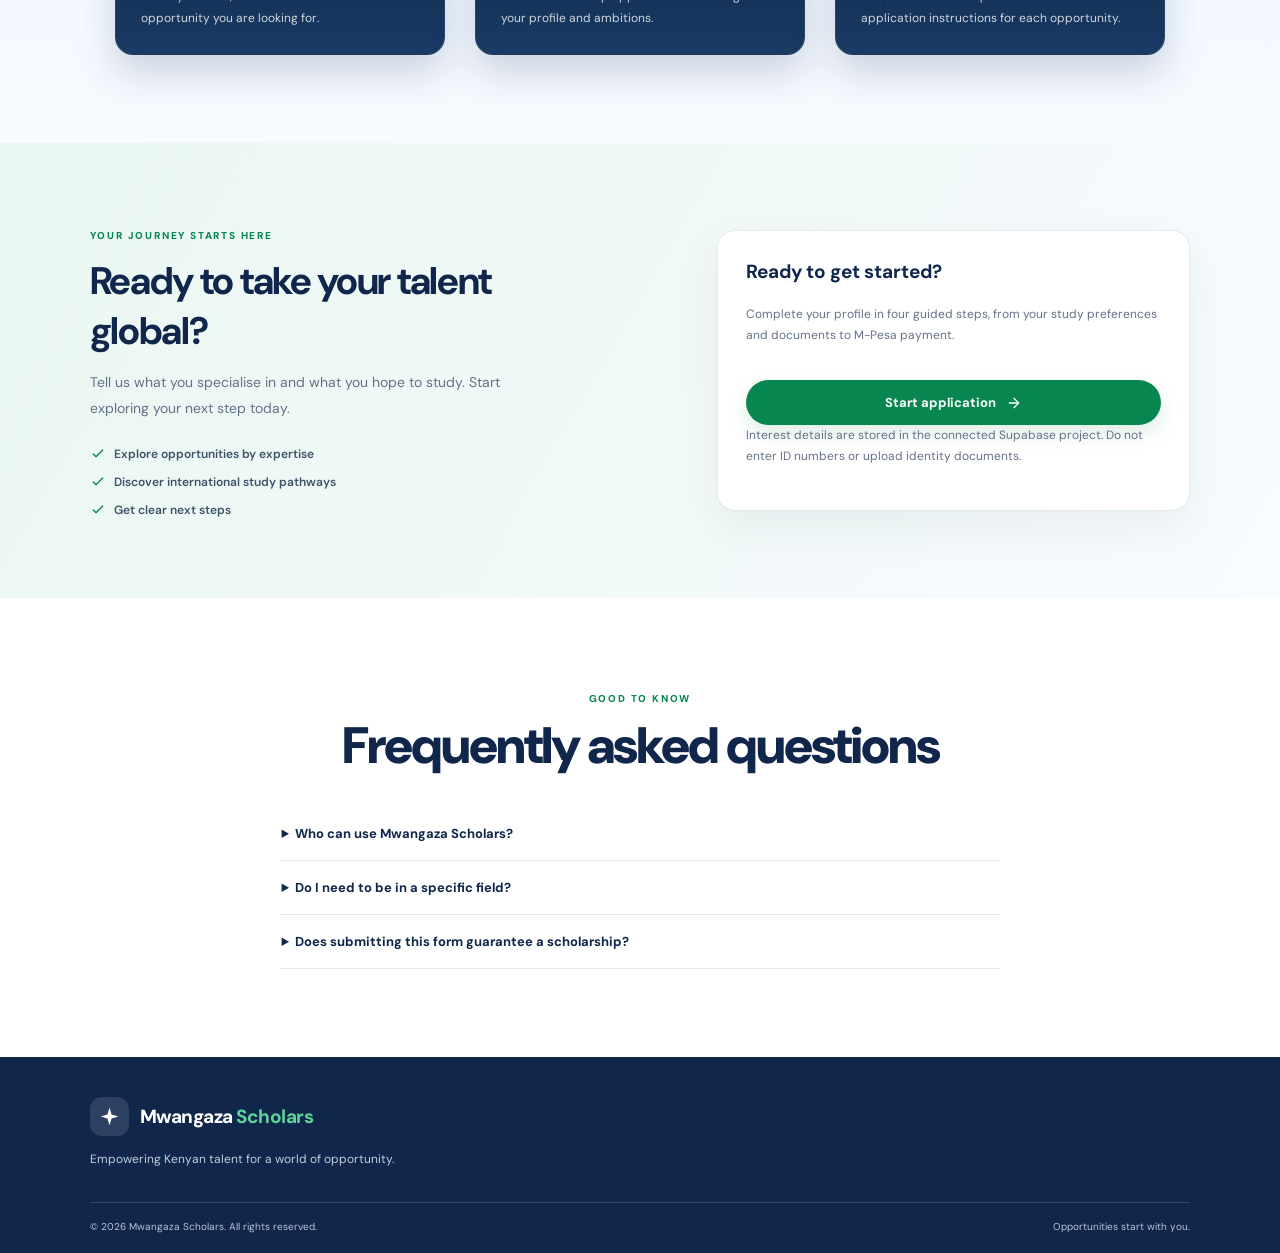
==== commit 96b409b3: "Update 001" ====
--- a/Frontend/index.html
+++ b/Frontend/index.html
@@ -18,11 +18,11 @@
 
   <header class="site-header">
     <a class="brand" href="index.html" aria-label="Mwangaza Scholars home">
-      <span class="brand-mark">✦</span>
+      <span class="brand-mark"><svg viewBox="0 0 24 24" aria-hidden="true"><path d="m12 2 2.4 7.6L22 12l-7.6 2.4L12 22l-2.4-7.6L2 12l7.6-2.4L12 2Z" fill="currentColor"/></svg></span>
       <span>Mwangaza <b>Scholars</b></span>
     </a>
 
-    <button class="menu-toggle" aria-label="Open navigation" aria-expanded="false">☰</button>
+    <button class="menu-toggle" aria-label="Open navigation" aria-expanded="false"><svg viewBox="0 0 24 24" aria-hidden="true"><path d="M4 6h16M4 12h16M4 18h16"/></svg></button>
 
     <nav class="nav-links" aria-label="Main navigation">
       <a class="active" href="index.html" aria-current="page">Home</a>
@@ -30,7 +30,7 @@
       <a href="how-it-works.html">How it works</a>
       <a href="about.html">About</a>
       <a href="faq.html">FAQ</a>
-      <a class="nav-apply" href="apply.html">Apply now <span>↗</span></a>
+      <a class="nav-apply" href="apply.html">Apply now <span><svg viewBox="0 0 24 24" aria-hidden="true"><path d="M7 17 17 7M7 7h10v10"/></svg></span></a>
     </nav>
   </header>
 
@@ -45,7 +45,7 @@
           SCHOLARSHIPS &amp; CAREERS ABROAD
         </span>
 
-        <h1>JANUARY.<br>AND <em>fEBRUARY
+        <h1>JANUARY<br>AND <em>fEBRUARY
         </em> INTAKE ONGOING.</h1>
 
         <p>
@@ -55,17 +55,17 @@
         </p>
 
         <div class="hero-actions">
-          <a class="button button-primary" href="apply.html">
-            Find my scholarship <span>→</span>
+          <a class="button button-primary" href="scholarships.html">
+            Find my scholarship <svg class="icon" viewBox="0 0 24 24" aria-hidden="true"><path d="M5 12h14m-7-7 7 7-7 7"/></svg>
           </a>
 
-          <a class="button button-secondary" href="#global-careers">
-            Explore jobs abroad <span>→</span>
+          <a class="button button-secondary" href="jobs-abroad.html">
+            Explore jobs abroad <svg class="icon" viewBox="0 0 24 24" aria-hidden="true"><path d="M5 12h14m-7-7 7 7-7 7"/></svg>
           </a>
         </div>
 
         <div class="hero-note">
-          <span class="note-icon">✓</span>
+          <svg class="note-icon" viewBox="0 0 24 24" aria-hidden="true"><path d="m5 12 4 4L19 6"/></svg>
           For Kenyan students and professionals
         </div>
       </div>
@@ -76,7 +76,7 @@
         <div class="hero-photo"></div>
 
         <div class="photo-caption">
-          <span class="caption-icon">✦</span>
+          <span class="caption-icon"><svg viewBox="0 0 24 24" aria-hidden="true"><path d="m12 2 2.4 7.6L22 12l-7.6 2.4L12 22l-2.4-7.6L2 12l7.6-2.4L12 2Z" fill="currentColor"/></svg></span>
           <span>
             <b>Your future has no borders.</b>
             <small>Explore opportunities worldwide</small>
@@ -99,26 +99,26 @@
       </div>
 
       <div class="career-grid">
-        <article class="career-card">
-          <span aria-hidden="true">✚</span>
+        <a class="career-card career-card-link" href="scholarships.html">
+          <svg class="icon" viewBox="0 0 24 24" aria-hidden="true"><path d="M12 5v14M5 12h14"/></svg>
           <h3>Care &amp; healthcare</h3>
           <p>Caregiving, healthcare assistance and patient support.</p>
-        </article>
-        <article class="career-card">
-          <span aria-hidden="true">◇</span>
+        </a>
+        <a class="career-card career-card-link" href="scholarships.html">
+          <svg class="icon" viewBox="0 0 24 24" aria-hidden="true"><path d="M3 10h18v2a4 4 0 0 1-4 4H7a4 4 0 0 1-4-4v-2Zm2-4 1 4m4-4v4m4-4v4m4-4-1 4M7 16v3m10-3v3"/></svg>
           <h3>Hospitality &amp; catering</h3>
           <p>Food service, catering and hospitality roles.</p>
-        </article>
-        <article class="career-card">
-          <span aria-hidden="true">↗</span>
+        </a>
+        <a class="career-card career-card-link" href="scholarships.html">
+          <svg class="icon" viewBox="0 0 24 24" aria-hidden="true"><path d="m3 17 6-6 4 4 8-8M15 7h6v6"/></svg>
           <h3>Sales &amp; marketing</h3>
           <p>Sales, marketing and customer-facing careers.</p>
-        </article>
-        <article class="career-card">
-          <span aria-hidden="true">⚙</span>
+        </a>
+        <a class="career-card career-card-link" href="scholarships.html">
+          <svg class="icon" viewBox="0 0 24 24" aria-hidden="true"><path d="M14.7 6.3a5 5 0 0 0-6.4 6.4L3 18l3 3 5.3-5.3a5 5 0 0 0 6.4-6.4L14 13l-3-3 3.7-3.7Z"/></svg>
           <h3>Technology &amp; engineering</h3>
           <p>Technical, digital and engineering opportunities.</p>
-        </article>
+        </a>
       </div>
 
       <p class="career-disclaimer">
@@ -126,6 +126,7 @@
         Confirm openings, work-permit requirements and any recruitment fees
         directly with employers and official authorities.
       </p>
+      <a class="button button-primary career-list-link" href="jobs-abroad.html">Browse jobs abroad <svg class="icon" viewBox="0 0 24 24" aria-hidden="true"><path d="M5 12h14m-7-7 7 7-7 7"/></svg></a>
     </section>
 
     <!-- HOW IT WORKS -->
@@ -183,16 +184,16 @@
         </p>
 
         <div class="apply-points">
-          <span>✓ Explore opportunities by expertise</span>
-          <span>✓ Discover international study pathways</span>
-          <span>✓ Get clear next steps</span>
+          <span><svg class="icon" viewBox="0 0 24 24" aria-hidden="true"><path d="m5 12 4 4L19 6"/></svg>Explore opportunities by expertise</span>
+          <span><svg class="icon" viewBox="0 0 24 24" aria-hidden="true"><path d="m5 12 4 4L19 6"/></svg>Discover international study pathways</span>
+          <span><svg class="icon" viewBox="0 0 24 24" aria-hidden="true"><path d="m5 12 4 4L19 6"/></svg>Get clear next steps</span>
         </div>
       </div>
 
       <div class="apply-form apply-prompt">
         <h3>Ready to get started?</h3>
-        <p>Complete your profile in three guided steps, from your study preferences to supporting documents.</p>
-        <a class="button button-primary form-submit" href="apply.html">Start application <span>→</span></a>
+        <p>Complete your profile in four guided steps, from your study preferences and documents to M-Pesa payment.</p>
+        <a class="button button-primary form-submit" href="apply.html">Start application <svg class="icon" viewBox="0 0 24 24" aria-hidden="true"><path d="M5 12h14m-7-7 7 7-7 7"/></svg></a>
         <p class="form-note">Interest details are stored in the connected Supabase project. Do not enter ID numbers or upload identity documents.</p>
       </div>
 
@@ -242,7 +243,7 @@
   <footer class="footer" id="about">
 
     <a class="brand footer-brand" href="index.html">
-      <span class="brand-mark">✦</span>
+      <span class="brand-mark"><svg viewBox="0 0 24 24" aria-hidden="true"><path d="m12 2 2.4 7.6L22 12l-7.6 2.4L12 22l-2.4-7.6L2 12l7.6-2.4L12 2Z" fill="currentColor"/></svg></span>
       <span>Mwangaza <b>Scholars</b></span>
     </a>
 
--- a/Frontend/style.css
+++ b/Frontend/style.css
@@ -69,7 +69,12 @@
   border-radius: 12px;
   background: var(--navy);
   color: white;
-  font-size: 21px;
+}
+
+.brand-mark svg {
+  width: 21px;
+  height: 21px;
+  fill: currentColor;
 }
 
 .nav-links {
@@ -94,15 +99,50 @@
 }
 
 .nav-apply span {
+  display: inline-flex;
+  align-items: center;
   margin-left: 10px;
+}
+
+.nav-apply span svg {
+  display: block;
+  width: 14px;
+  height: 14px;
+  fill: none;
+  stroke: currentColor;
+  stroke-width: 2;
+  stroke-linecap: round;
+  stroke-linejoin: round;
 }
 
 .menu-toggle {
   display: none;
   border: 0;
   background: none;
-  font-size: 25px;
-  color: var(--navy);
+  color: var(--navy);
+}
+
+.menu-toggle svg {
+  display: block;
+  width: 25px;
+  height: 25px;
+  fill: none;
+  stroke: currentColor;
+  stroke-width: 2;
+  stroke-linecap: round;
+}
+
+.icon {
+  display: inline-block;
+  width: 16px;
+  height: 16px;
+  flex: 0 0 auto;
+  vertical-align: middle;
+  fill: none;
+  stroke: currentColor;
+  stroke-width: 2;
+  stroke-linecap: round;
+  stroke-linejoin: round;
 }
 
 /* HERO SECTION */
@@ -178,7 +218,7 @@
   display: inline-flex;
   justify-content: center;
   align-items: center;
-  gap: 17px;
+  gap: 10px;
   padding: 14px 22px;
   border-radius: 30px;
   font: 700 13px "DM Sans", sans-serif;
@@ -211,9 +251,17 @@
 }
 
 .note-icon {
-  color: var(--green);
-  font-weight: 900;
+  display: inline-block;
+  width: 14px;
+  height: 14px;
+  color: var(--green);
   margin-right: 8px;
+  vertical-align: middle;
+  fill: none;
+  stroke: currentColor;
+  stroke-width: 2.5;
+  stroke-linecap: round;
+  stroke-linejoin: round;
 }
 
 /* HERO IMAGE */
@@ -287,6 +335,12 @@
   place-items: center;
 }
 
+.caption-icon svg {
+  width: 17px;
+  height: 17px;
+  fill: currentColor;
+}
+
 .photo-caption b,
 .photo-caption small {
   display: block;
@@ -346,9 +400,29 @@
   background: white;
 }
 
-.career-card > span {
-  color: var(--green);
-  font-size: 24px;
+.career-card-link {
+  display: block;
+  color: inherit;
+  text-decoration: none;
+  transition: transform .2s, border-color .2s, box-shadow .2s;
+}
+
+.career-card-link:hover,
+.career-card-link:focus-visible {
+  transform: translateY(-4px);
+  border-color: #a9d7c2;
+  box-shadow: 0 12px 25px #1d35540b;
+}
+
+.career-card-link:hover h3,
+.career-card-link:focus-visible h3 {
+  color: var(--green);
+}
+
+.career-card > .icon {
+  width: 25px;
+  height: 25px;
+  color: var(--green);
 }
 
 .career-card h3 {
@@ -369,6 +443,63 @@
   font-size: 11px;
   line-height: 1.7;
   text-align: center;
+}
+
+.career-list-link {
+  display: flex;
+  width: fit-content;
+  margin: 20px auto 0;
+}
+
+.jobs-list {
+  grid-template-columns: repeat(3, 1fr);
+  padding: 0;
+  list-style: none;
+}
+
+.jobs-list > li {
+  min-width: 0;
+}
+
+.jobs-list .career-card {
+  display: block;
+  min-height: 165px;
+  height: 100%;
+  color: inherit;
+  transition: transform .2s, border-color .2s, box-shadow .2s;
+}
+
+.jobs-list .job-link {
+  cursor: pointer;
+  text-decoration: none;
+}
+
+.jobs-list .job-link:hover,
+.jobs-list .job-link:focus-visible {
+  transform: translateY(-4px);
+  border-color: #a9d7c2;
+  box-shadow: 0 12px 25px #1d35540b;
+}
+
+.jobs-list .job-link:hover h3,
+.jobs-list .job-link:focus-visible h3 {
+  color: var(--green);
+}
+
+.jobs-list .job-number {
+  display: inline-grid;
+  width: 34px;
+  height: 34px;
+  place-items: center;
+  border-radius: 10px;
+  background: var(--mint);
+  color: var(--green);
+  font-size: 11px;
+  font-weight: 800;
+}
+
+.jobs-list .career-card h3 {
+  margin-top: 15px;
 }
 
 /* BENEFITS */
@@ -539,8 +670,9 @@
   box-shadow: 0 12px 25px #1d35540b;
 }
 
-.field-card > span {
-  font-size: 25px;
+.field-card > .icon {
+  width: 25px;
+  height: 25px;
   color: var(--green);
 }
 
@@ -639,8 +771,19 @@
   font-weight: 600;
 }
 
-.apply-points span:first-letter {
-  color: var(--green);
+.apply-points > span {
+  display: flex;
+  align-items: center;
+  gap: 8px;
+}
+
+.apply-points .icon {
+  color: var(--green);
+}
+
+.more-fields .icon {
+  width: 14px;
+  height: 14px;
 }
 
 /* APPLICATION FORM */
@@ -663,7 +806,7 @@
 
 .application-progress {
   display: grid;
-  grid-template-columns: repeat(3, 1fr);
+  grid-template-columns: repeat(4, 1fr);
   gap: 8px;
   margin: 0 0 14px;
   padding: 0;
@@ -714,6 +857,70 @@
   margin-bottom: 8px;
 }
 
+.fee-notice,
+.mpesa-instructions {
+  margin: 20px 0;
+  padding: 18px;
+  border: 1px solid #dce8e2;
+  border-radius: 12px;
+  background: #f7fbf9;
+}
+
+.apply-form .fee-notice h3 {
+  margin: 8px 0 14px;
+  font-size: 15px;
+  line-height: 1.5;
+}
+
+.fee-notice h4 {
+  margin: 16px 0 6px;
+  color: var(--navy);
+  font-size: 12px;
+}
+
+.fee-notice p,
+.fee-notice li,
+.mpesa-instructions p {
+  color: #526176;
+  font-size: 11px;
+  line-height: 1.7;
+}
+
+.fee-notice p {
+  margin: 8px 0;
+}
+
+.fee-notice ul {
+  margin: 6px 0;
+  padding-left: 20px;
+}
+
+.mpesa-instructions {
+  border-color: #b8dfcc;
+  background: var(--mint);
+}
+
+.mpesa-instructions p {
+  margin: 8px 0;
+}
+
+.payment-confirmation {
+  display: flex !important;
+  align-items: flex-start;
+  gap: 9px;
+  margin: 15px 0 6px !important;
+  line-height: 1.6;
+}
+
+.apply-form .payment-confirmation input[type="checkbox"] {
+  width: 16px;
+  height: 16px;
+  flex: 0 0 auto;
+  margin: 0;
+  padding: 0;
+  accent-color: var(--green);
+}
+
 .step-description,
 .apply-prompt > p {
   margin: 0 0 16px;
@@ -727,6 +934,11 @@
   color: var(--muted);
   font-size: 10px;
   font-weight: 500;
+}
+
+.required-indicator {
+  margin-left: 2px;
+  color: #a32626;
 }
 
 .field-help {
@@ -812,6 +1024,16 @@
   background: var(--mint);
   color: var(--green);
   font-size: 19px;
+}
+
+.completion-mark svg {
+  width: 22px;
+  height: 22px;
+  fill: none;
+  stroke: currentColor;
+  stroke-width: 2.5;
+  stroke-linecap: round;
+  stroke-linejoin: round;
 }
 
 .application-complete h2 {
